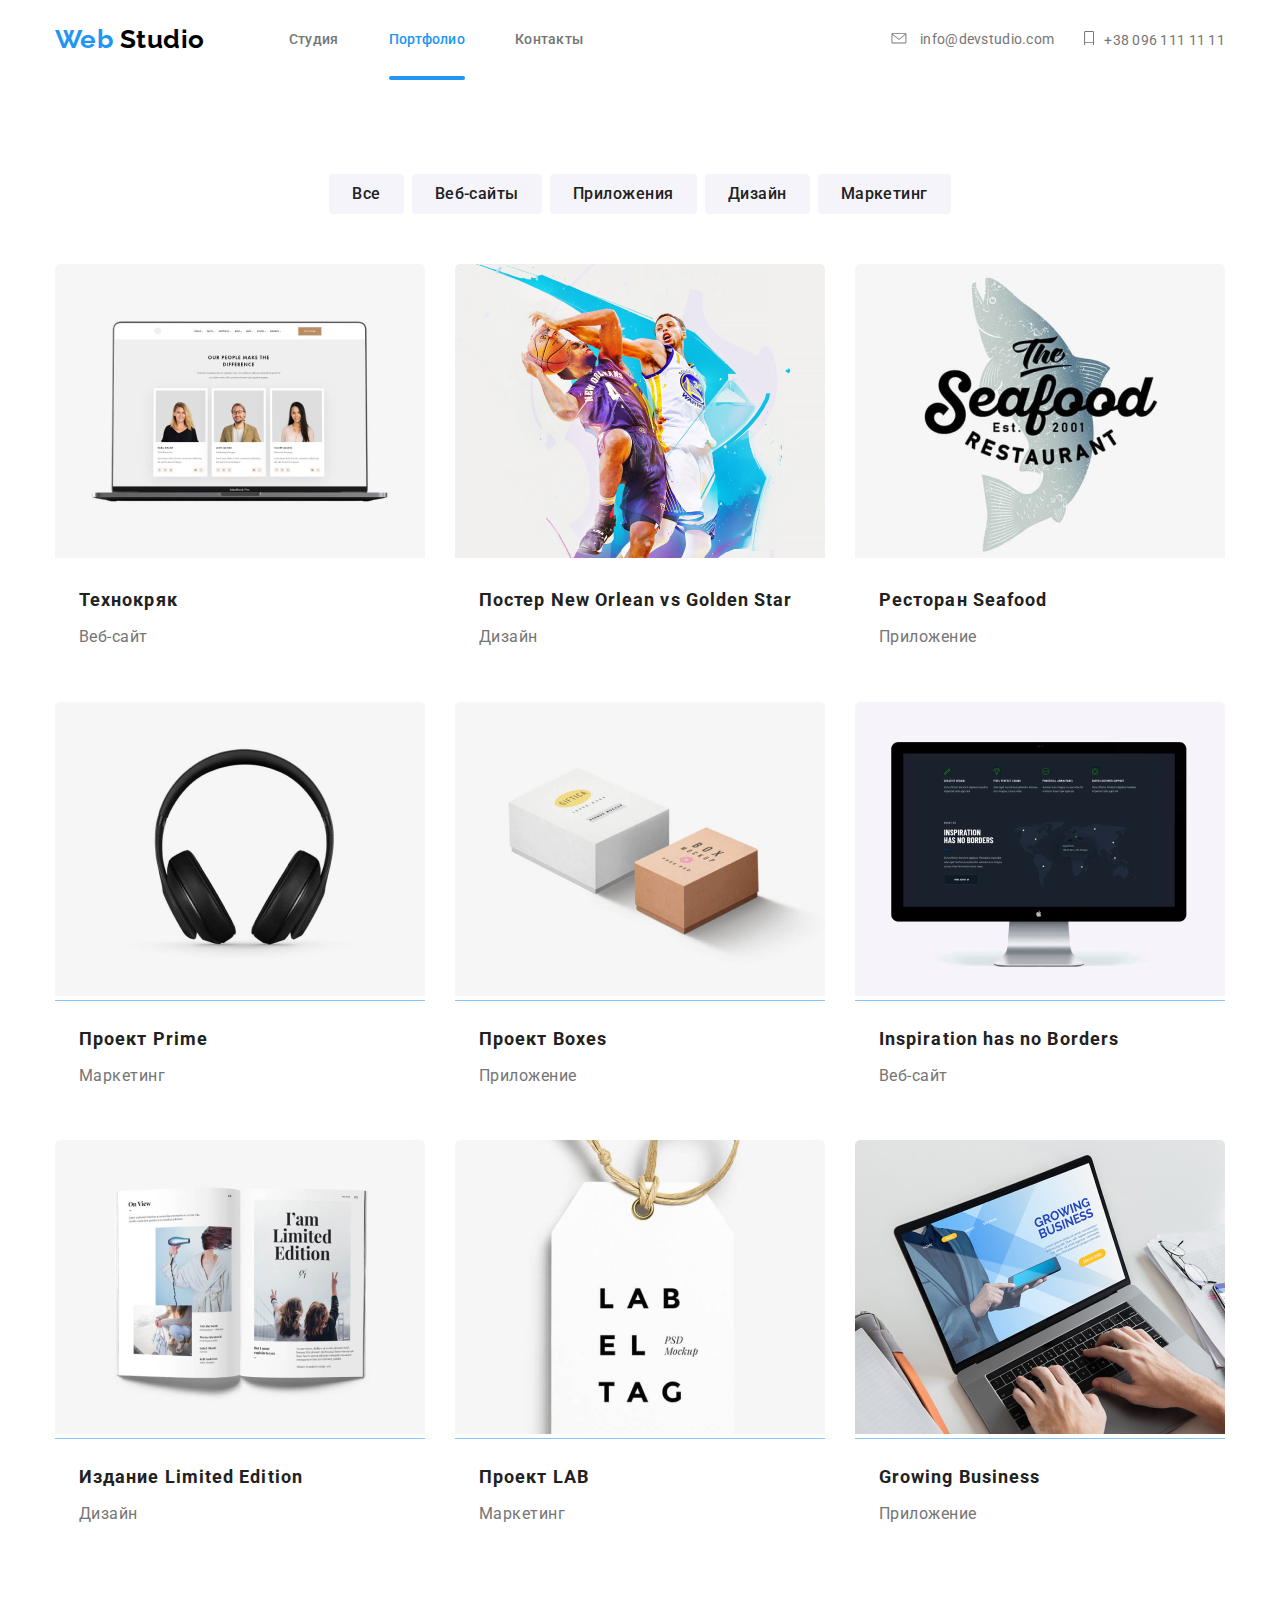
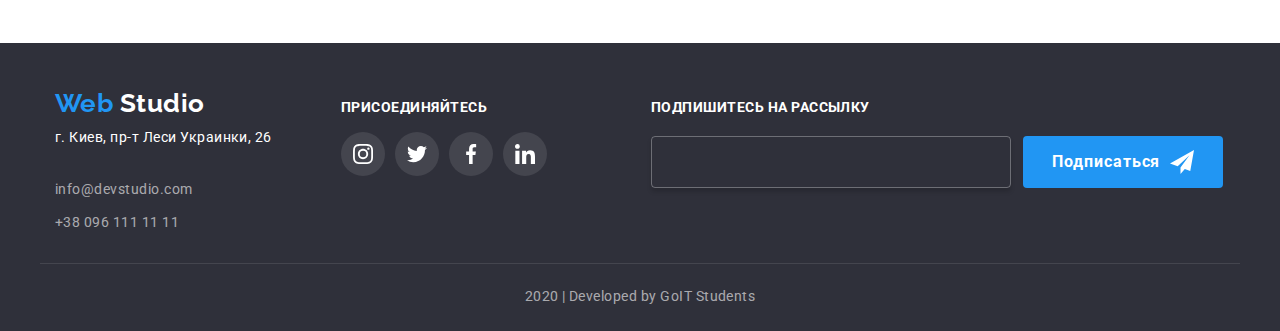
==== portfolio.html @ 57915649 "Start" ====
<!DOCTYPE html>
<html lang="en">
  <head>
    <meta charset="UTF-8" />
    <meta name="viewport" content="width=device-width, initial-scale=1.0" />
    <title>Document</title>
    <link
      href="https://fonts.googleapis.com/css2?family=Raleway:wght@700&family=Roboto:wght@400;500;700;900&display=swap"
      rel="stylesheet"
    />
    <link rel="stylesheet" href="./css/normalize.css" />
    <link rel="stylesheet" href="./css/styles.css" />
  </head>
  <body>
    <header class="page-header">
      <div class="container">
        <nav class="navigation flex-type">
          <a class="link" href="./index.html">
            <span class="logo"
              ><span class="logo-colored">Web</span> Studio</span
            ></a
          >
          <!-- логотип -->

          <ul class="site-nav flex-type">
            <li>
              <a class="link" href="./index.html"> Студия</a>
            </li>
            <li>
              <a class="link" href="./portfolio.html">
                <span class="current-page"> Портфолио </span></a
              >
            </li>
            <li><a href="" class="link">Контакты</a></li>
          </ul>
        </nav>

        <ul class="site-auth flex-type">
          <li>
            <a class="text link" href="mailto:info@devstudio.com">
              <svg class="icon-mail">
                <use href="./img/symbol-defs2.svg#icon-envelope"></use>
              </svg>
              info@devstudio.com
            </a>
          </li>
          <li>
            <a class="text link" href="tel:380961111111"
              ><svg class="icon-vector">
                <use href="./img/symbol-defs2.svg#icon-vector"></use></svg
              >+38 096 111 11 11</a
            >
          </li>
        </ul>
      </div>
    </header>
    <main>
      <!-- скрытый зоголовок  -->
      <h1 class="visibility">Портфолио</h1>
      <div class="portfolio">
        <ul class="portfolio-buttons container">
          <li><button type="button" class="portfolio-button">Все</button></li>
          <li>
            <button type="button" class="portfolio-button">Веб-сайты</button>
          </li>
          <li>
            <button type="button" class="portfolio-button">Приложения</button>
          </li>
          <li>
            <button type="button" class="portfolio-button">Дизайн</button>
          </li>
          <li>
            <button type="button" class="portfolio-button">Маркетинг</button>
          </li>
        </ul>

        <ul class="features container">
          <li class="portfolio-card">
            <a class="link" href="">
              <div class="pin">
                <img src="./img/portfolio/techno.jpg" alt="карточки людей" />
                <p class="description text">
                  Lorem ipsum dolor sit amet consectetur adipisicing elit.
                  Animi, magnam.
                </p>
              </div>
              <h2 class="subtitle">Технокряк</h2>
              <p class="text">Веб-сайт</p>
              <!-- <div class="card-overlay"> -->

              <!-- </div> -->
            </a>
          </li>

          <li class="portfolio-card">
            <a class="link" href="">
              <div class="pin">
                <img src="./img/portfolio/basketball.jpg" alt="баскетболисты" />
                <p class="description text">
                  Lorem ipsum dolor sit amet consectetur adipisicing elit.
                  Animi, magnam.
                </p>
              </div>
              <h2 class="subtitle">Постер New Orlean vs Golden Star</h2>
              <p class="text">Дизайн</p>
            </a>
          </li>

          <li class="portfolio-card">
            <a class="link" href="">
              <div class="pin">
                <img src="./img/portfolio/Seafood.jpg" alt="товарный знак" />
                <p class="description text">
                  Lorem ipsum dolor sit amet consectetur adipisicing elit.
                  Animi, magnam.
                </p>
              </div>
              <h2 class="subtitle">Ресторан Seafood</h2>
              <p class="text">Приложение</p>
            </a>
          </li>

          <li class="portfolio-card">
            <a class="link" href="">
              <div class="pin">
                <img src="./img/portfolio/headphones.jpg" alt="наушники" />
                <p class="description text">
                  Lorem ipsum dolor sit amet consectetur adipisicing elit.
                  Animi, magnam.
                </p>
              </div>
              <h2 class="subtitle">Проект Prime</h2>
              <p class="text">Маркетинг</p>
            </a>
          </li>

          <li class="portfolio-card">
            <a class="link" href="">
              <div class="pin">
                <img
                  src="./img/portfolio/paperbox.jpg"
                  alt="бумажные коробки"
                />
                <p class="description text">
                  Lorem ipsum dolor sit amet consectetur adipisicing elit.
                  Animi, magnam.
                </p>
              </div>
              <h2 class="subtitle">Проект Boxes</h2>
              <p class="text">Приложение</p>
            </a>
          </li>

          <li class="portfolio-card">
            <a class="link" href="">
              <div class="pin">
                <img src="./img/portfolio/display.jpg" alt="Монитор" />
                <p class="description text">
                  Lorem ipsum dolor sit amet consectetur adipisicing elit.
                  Animi, magnam.
                </p>
              </div>
              <h2 class="subtitle">Inspiration has no Borders</h2>
              <p class="text">Веб-сайт</p>
            </a>
          </li>

          <li class="portfolio-card">
            <a class="link" href="">
              <div class="pin">
                <img src="./img/portfolio/book.jpg" alt="Книга" />
                <p class="description text">
                  Lorem ipsum dolor sit amet consectetur adipisicing elit.
                  Animi, magnam.
                </p>
              </div>
              <h2 class="subtitle">Издание Limited Edition</h2>
              <p class="text">Дизайн</p>
            </a>
          </li>

          <li class="portfolio-card">
            <a class="link" href="">
              <div class="pin">
                <img src="./img/portfolio/lable.jpg" alt="Бирка" />
                <p class="description text">
                  Lorem ipsum dolor sit amet consectetur adipisicing elit.
                  Animi, magnam.
                </p>
              </div>
              <h2 class="subtitle">Проект LAB</h2>
              <p class="text">Маркетинг</p>
            </a>
          </li>

          <li class="portfolio-card">
            <a class="link" href="">
              <div class="pin">
                <img src="./img/portfolio/laptop.jpg" alt="Ноутбук" />
                <p class="description text">
                  Lorem ipsum dolor sit amet consectetur adipisicing elit.
                  Animi, magnam.
                </p>
              </div>
              <h2 class="subtitle">Growing Business</h2>
              <p class="text">Приложение</p>
            </a>
          </li>
        </ul>
      </div>
    </main>

    <footer class="page-footer">
      <div class="container">
        <address class="contacts">
          <span class="logo">
            <span class="logo-colored"> Web</span> Studio</span
          >
          <br />
          <span class="location text">г. Киев, пр-т Леси Украинки, 26</span>
          <br />
          <a class="link" href="mailto:info@devstudio.com"
            >info@devstudio.com</a
          >
          <br />
          <a class="link" href="tel:380961111111">+38 096 111 11 11 </a>
        </address>

        <div class="connect">
          <b class="subtitle">присоединяйтесь</b>
          <ul class="flex-type">
            <li class="shell">
              <a
                class="social-block"
                href="https://www.instagram.com/"
                aria-label="Ссылка на Instagram"
                ><svg class="social-link">
                  <use href="./img/symbol-defs2.svg#icon-instagram"></use></svg
              ></a>
            </li>
            <li class="shell">
              <a
                class="social-block"
                href="https://twitter.com/explore"
                aria-label="Ссылка на Twitter"
                ><svg class="social-link">
                  <use href="./img/symbol-defs2.svg#icon-twitter"></use></svg
              ></a>
            </li>
            <li class="shell">
              <a
                class="social-block"
                href="https://www.facebook.com/"
                aria-label="Ссылка на Facebook"
                ><svg class="social-link">
                  <use href="./img/symbol-defs2.svg#icon-facebook"></use></svg
              ></a>
            </li>
            <li class="shell">
              <a
                class="social-block"
                href="https://www.linkedin.com/feed/"
                aria-label="Ссылка на LinkedIn"
                ><svg class="social-link">
                  <use href="./img/symbol-defs2.svg#icon-linkedin"></use></svg
              ></a>
            </li>
          </ul>
        </div>

        <div class="subscribe">
          <b class="subtitle">Подпишитесь на рассылку</b>
          <div class="buttons-block">
            <div class="email-button"></div>
            <a class="footer-button link" href=""
              >Подписаться
              <svg class="icon-send">
                <use href="./img/symbol-defs2.svg#icon-send"></use></svg
            ></a>
          </div>
        </div>
      </div>

      <div class="developed">
        <p class="text">2020 | Developed by GoIT Students</p>
      </div>
    </footer>
  </body>
</html>
---- css/styles.css ----
:root {
  --primary-text-color: #757575;
  --text-title-color: #212121;
  --text-accent-color: #2196f3;
  --primary-white-color: #ffffff;
  --primary-icon-color: #afb1b8;
}

body {
  background-color: var(--primary-white-color);
  color: var(--primary-text-color);
  font-family: Roboto, sans-serif;
  letter-spacing: 0.03em;
}

/* .page-header {
  background-color: rgb(219, 22, 114);
} */

ul {
  list-style: none;
}
.visibility {
  display: none;
}
.focus {
  border: 1px solid rgb(219, 22, 114); /* Рамка при получении фокуса */
  width: 80%; /* Ширина поля */
}

.link {
  text-decoration: none;
  /* position: relative; */

  transition-property: color;
  transition-duration: 250ms;
  transition-timing-function: cubic-bezier(0.4, 0, 0.2, 1);
}

.site-nav .link {
  display: flex;
  height: 100%;
  position: relative;
  color: var(--ext-title-colotr);
  align-items: center;
  justify-content: center;
}

.site-auth .link {
  color: var(--primary-text-color);
}
.contacts {
  margin-bottom: 28px;
  margin-right: 69px;
}

.contacts .link {
  color: rgba(255, 255, 255, 0.6);
  /* background-color: #757575; временный цвет */
  font-size: 14px;
  line-height: 1.71;
  font-style: normal;
  display: inline-block;
  margin-top: 9px;
}

.developed .text {
  background-color: #2f303a;
  color: rgba(255, 255, 255, 0.6);
  font-size: 12x;
  line-height: 2;

  padding-top: 18px;
  padding-bottom: 21px;
  margin-top: 0;
  margin-bottom: 0;
}

.link:hover,
.link:focus {
  color: var(--text-accent-color);
}

/* .link:hover .icon-mail {
  fill: var(--text-accent-color);
} */

/* .mail-color {
  color: var(--text-accent-color);
} */

.logo {
  color: #000000;
  font-style: normal;
  font-weight: 700;
  font-size: 26px;
  line-height: 1.19;
  font-family: Raleway, sans-serif;

  display: inline-block;
  padding-top: 24px;
  padding-bottom: 25px;

  transition-property: color;
  transition-duration: 250ms;
  transition-timing-function: cubic-bezier(0.4, 0, 0.2, 1);

  /* border: 2px solid;
  background-color: rgb(219, 22, 114); */
}

.page-footer .logo {
  padding-top: 0;
  padding-bottom: 0;
  margin-top: 45px;
  margin-bottom: 8px;
  color: var(--primary-white-color);
}

.logo-colored {
  color: #2196f3;
}

.navigation .logo:hover,
.navigation .logo:focus {
  color: var(--text-accent-color);
}

.site-nav,
.site-auth {
  /* display: block; */
  font-style: normal;
  font-weight: 500;
  font-size: 14px;
  line-height: 1.14;
  letter-spacing: 0.02em;
  margin-bottom: 0;
  margin-top: 0;
}

.site-nav {
  padding-left: 0;
  margin-left: 84px;
}

/* .site-nav .text {
  color: var(--primary-text-color);
} */

.site-nav .flex-type {
  /* display: block; */
  align-items: center;

  /* margin-top: 0;
  margin-bottom: 0;
  padding-left: 0; */
  /* margin-left: 84px; */
}

/* .block {
  display: flex;
  height: 100%;
} */

.site-nav .link:after {
  content: "";
  position: absolute;
  bottom: 0;
  left: 0;
  height: 4px;
  width: 100%;
  border-radius: 2px;
  background-color: var(--text-accent-color);
  opacity: 0;

  transition-property: opacity;
  transition-duration: 250ms;
  transition-timing-function: cubic-bezier(0.4, 0, 0.2, 1);
}

.site-nav .link:hover:after {
  opacity: 1;
}

.site-nav.flex-type :not(:first-child) {
  padding-left: 50px;
}

.site-auth.flex-type :not(:first-child) {
  padding-left: 30px;
}

.site-auth.flex-type {
  margin-top: auto;
  margin-bottom: auto;
  padding-left: 0;
  margin-left: auto;
  align-items: center;
}
.flex-type .link {
  display: inline-flexbox;
  /* height: 50px; */
  justify-content: center;
  align-items: center;
}

.social-link {
  display: block;
  height: 20px;
  width: 20px;
  fill: var(--primary-icon-color);
}

.social-block {
  display: inline-flex;
  justify-content: center;
  align-items: center;
  height: 44px;
  width: 44px;
  border-radius: 50%;

  transition-property: background-color;
  transition-duration: 250ms;
  transition-timing-function: cubic-bezier(0.4, 0, 0.2, 1);

  /* border: solid 2px tomato; */
  /* background-color: salmon; */
}

.team-card .shell,
.connect .shell {
  display: block;
  margin-right: 10px;
}

.team-card .shell:nth-last-child(1) {
  margin-right: 0px;
}

/* .link-container:last-child {
  margin-right: 50px;
} */

/* .flex-type .social-block :last-child {
  margin-right: 0px;
} */

.social-block:hover,
.social-block:focus {
  background-color: var(--text-accent-color);
}

.social-block:hover .social-link,
.social-block:focus .social-link {
  fill: #ffffff;
}

.current-page {
  color: var(--text-accent-color);
}

.current-page:after {
  content: "";
  position: absolute;
  bottom: 0;
  left: 0;
  height: 4px;
  width: 100%;
  border-radius: 2px;
  background-color: var(--text-accent-color);
  opacity: 1;
}

.studio-color {
  color: var(--text-accent-color);
}

.hero-title {
  color: var(--primary-white-color);
  /* background-color: #757575; временный цвет */
  font-style: normal;
  font-weight: 900;
  font-size: 44px;
  line-height: 1.36;
  text-transform: uppercase;
  letter-spacing: 0.06em;

  /* border: 2px solid tomato; */
  padding-top: 200px;
  margin-top: 0;
  margin-bottom: 30px;
}

.title {
  color: var(--text-title-color);
  font-style: normal;
  font-weight: 700;
  font-size: 36px;
  line-height: 1.17;
  text-align: center;
}

.hero-button,
.footer-button {
  color: #ffffff;
  background-color: var(--text-accent-color);
  font-style: normal;
  font-weight: 700;
  font-size: 16px;
  line-height: 1.87;
  letter-spacing: 0.06em;

  display: inline-block;
  vertical-align: middle;
  /* border: 2px solid tomato; */
  padding: 10px 32px;
  border-radius: 4px;
  margin-top: 0;
  margin-bottom: 200px;
}

.footer-button {
  display: inline-flex;

  margin-top: 20px;
  margin-bottom: 0;
  margin-left: 12px;
  align-items: center;
  padding: 10px 29px;
}

.hero-button:hover,
.hero-button:focus,
.footer-button:hover,
.footer-button:focus {
  color: var(--text-title-color);
}

.footer-button:hover .icon-send {
  fill: var(--text-title-color);
}
.subtitle {
  color: var(--text-title-color);
  font-style: normal;
  font-weight: 700;
  font-size: 14px;
  line-height: 1.14;
  text-transform: uppercase;
}

.text {
  font-style: normal;
  font-weight: 400;
  font-size: 14px;
  line-height: 1.71;
}

.site-auth .text {
  line-height: 1.14;
}
.connect {
  /* display: flex; */
  margin-right: 94px;
  /* border: solid; */
}

.subscribe {
  display: flex;
  flex-wrap: wrap;
  min-width: 500px;
  /* border: solid blanchedalmond; */
}

.email-button {
  display: inline-flex;
  align-items: center;
  justify-content: center;
  min-width: 358px;
  height: 50px;
  /* border: solid; */
  margin-top: 20px;
  margin-bottom: 0;
  border: 1px solid rgba(255, 255, 255, 0.3);
  box-shadow: 0px 4px 4px rgba(0, 0, 0, 0.15);
  border-radius: 4px;
  padding: 0;
}

.buttons-block {
  display: flex;
  /* border: solid red; */
}

.connect .flex-type {
  margin-top: 20;
  margin-bottom: 0;
  padding-left: 0;
}

.connect .subtitle,
.subscribe .subtitle {
  /* background-color: #757575; временный цвет */
  color: var(--primary-white-color);
  display: block;
  /* min-width: 400px; */
  /* flex-wrap: nowrap; */
  padding: 0;
  /* margin-bottom: 20px; */
  margin-top: 0;
  /* border: solid 1px tomato; */
}

.icon-send {
  height: 24px;
  width: 24px;
  margin-left: 10px;
  fill: var(--primary-white-color);

  transition-property: fill;
  transition-duration: 250ms;
  transition-timing-function: cubic-bezier(0.4, 0, 0.2, 1);
}
/* hero-butt .button-link .connect .flex-type {
  padding: 0;
  justify-content: flex-start;
  background-color: violet;
} */

.connect .social-block {
  background-color: rgba(255, 255, 255, 0.1);
}

.connect .social-link {
  fill: var(--primary-white-color);
}

.connect .social-block:hover,
.connect .social-block:focus {
  background-color: var(--text-accent-color);
}

.duties-card .subtitle {
  display: flex;
  height: 70px;
  width: inherit;
  background-color: rgba(47, 48, 58, 0.8);
  color: var(--primary-white-color);
  align-items: center;
  justify-content: center;
  margin: 0;

  position: absolute;
  bottom: 0;
}

.duties .title,
.clients .title {
  /* border: 2px solid tomato; */
  margin-top: 0;
  margin-bottom: 50px;
}

.team .title {
  display: inline-block;
  margin-top: 94px;
}

.duties-card {
  display: flex;
  height: 294px;
  width: 370px;

  position: relative;

  /* align-content: center; */
  /* justify-content: center; */
  /* align-items: flex-end; */
  /* text-align: center; */
}

.duties-card.desktop {
  background-image: url(../img/laptop.jpg);
}

.duties-card.mobile {
  background-image: url(../img/phone.jpg);
}

.duties-card.design {
  background-image: url(../img/display.jpg);
}

.duties-card:not(:first-child),
.clients-card:not(:first-child) {
  margin-left: 30px;
}

.clients-card {
  display: flex;
  align-items: center;
  justify-content: center;
  width: 170px;
  height: 90px;
  border: 1px solid var(--primary-icon-color);
  border-radius: 4px;

  transition-property: border;
  transition-duration: 250ms;
  transition-timing-function: cubic-bezier(0.4, 0, 0.2, 1);
}

.clients-card:hover {
  border: 1px solid var(--text-accent-color);
}

.clients-card:hover .logo-1,
.clients-card:hover .logo-2,
.clients-card:hover .logo-3,
.clients-card:hover .logo-4,
.clients-card:hover .logo-5,
.clients-card:hover .logo-6 {
  fill: var(--text-accent-color);
}

.center-block {
  /* display: block; */
  margin-left: auto;
  margin-right: auto;
  /* background-color: tomato; */
}
/* .test {
  width: 1200px;
  display: flex;
  border: 2px solid blue;
} */
.team-subtitle {
  color: var(--text-title-color);
  font-style: normal;
  font-weight: 500;
  font-size: 16px;
  line-height: 1.19;

  display: inline-block;
  margin-top: 30px;
  margin-bottom: 10px;
}

.team .text {
  font-size: 16px;
  line-height: 1.19;
  margin-top: 0;
  margin-bottom: 16px;
}

.contacts .logo {
  font-size: 26px;
  line-height: 1.18;
}

.contacts .logo-colored {
  font-size: 26px;
  line-height: 1.18;
}

.location {
  display: block;
}

.location.text {
  width: max-content;
  color: var(--primary-white-color);
  /* background-color: #757575; */
}

.container {
  /* border: 5px solid tomato; */
  display: flex;
  width: 1170px;
  padding-left: 15px;
  padding-right: 15px;
  background-color: #ffffff;
  margin-left: auto;
  margin-right: auto;
  margin-top: 0;
  margin-bottom: 0;
  /* background-color: tomato; */
}

.flex-type,
.link-container {
  display: flex;
  /* border: solid; */
}

.team-card .flex-type {
  padding: 0;
  justify-content: center;
  align-items: center;
  /* background-color: rgb(219, 22, 114); */
}

.team-card {
  background-color: #ffffff;
  box-shadow: 0px 2px 1px rgba(0, 0, 0, 0.2), 0px 1px 1px rgba(0, 0, 0, 0.14),
    0px 1px 3px rgba(0, 0, 0, 0.12);
  border-radius: 0px 0px 4px 4px;
}

.icon-mail {
  width: 16px;
  height: 11.2px;
  margin-right: 10px;
  fill: currentColor;
}

.icon-vector {
  width: 10px;
  height: 14.92px;
  margin-right: 10px;
  fill: currentColor;
}

.icon-advantage {
  display: block;
  height: 70px;
  width: 70px;
  padding-bottom: 25px;
  padding-top: 25px;
  /* background-color: #f5f4fa; */
  border-radius: 4px;
}

.advantage .container {
  margin-top: 0;
  margin-bottom: 0;
  /* justify-content: space-between; */
}

.container .advantage-card {
  /* background-color: tomato; */
  width: calc((100% -120px) / 4);
  text-align: left;
}

.advantage-card:not(:first-child),
.team-card:not(:first-child) {
  margin-left: 30px;
}

.team-card .flex-type {
  padding: 0;
  justify-content: center;
  margin-bottom: 24px;
}

.advantage-card .icon-background {
  display: flex;
  background-color: #f5f4fa;
  justify-content: center;
}

.hero-container {
  max-width: 1600px;
  display: block;
  text-align: center;
  background-color: #757575; /*временный цвет*/
  /* border: 2px solid green; */
  margin-left: auto;
  margin-right: auto;
  background-image: linear-gradient(
      to right,
      rgba(47, 48, 58, 0.8),
      rgba(47, 48, 58, 0.8)
    ),
    url(../img/Header.jpg);
}

.duties,
.advantage,
.clients,
.portfolio {
  display: block;
  text-align: center;
  /* border: 2px solid green; */
  margin-top: 94px;
  /* background-color: rgb(219, 22, 114); */
}

.clients .logo-1 {
  height: 49.23px;
  width: 44.27px;
  fill: var(--primary-icon-color);

  transition-property: fill;
  transition-duration: 250ms;
  transition-timing-function: cubic-bezier(0.4, 0, 0.2, 1);
}

.clients .logo-2 {
  height: 52px;
  width: 40px;
  fill: var(--primary-icon-color);

  transition-property: fill;
  transition-duration: 250ms;
  transition-timing-function: cubic-bezier(0.4, 0, 0.2, 1);
}

.clients .logo-3 {
  height: 42.6px;
  width: 41px;
  fill: var(--primary-icon-color);

  transition-property: fill;
  transition-duration: 250ms;
  transition-timing-function: cubic-bezier(0.4, 0, 0.2, 1);
}

.clients .logo-4 {
  height: 42.02px;
  width: 79.66 / px;
  fill: var(--primary-icon-color);

  transition-property: fill;
  transition-duration: 250ms;
  transition-timing-function: cubic-bezier(0.4, 0, 0.2, 1);
}

.clients .logo-5 {
  height: 47px;
  width: 59px;
  fill: var(--primary-icon-color);

  transition-property: fill;
  transition-duration: 250ms;
  transition-timing-function: cubic-bezier(0.4, 0, 0.2, 1);
}

.clients .logo-6 {
  height: 45.44px;
  width: 88.48px;
  fill: var(--primary-icon-color);

  transition-property: fill;
  transition-duration: 250ms;
  transition-timing-function: cubic-bezier(0.4, 0, 0.2, 1);
}

.team {
  /* border: 2px solid green; */
  /* max-width: 1600px; */
  display: block;
  text-align: center;

  background-color: #f5f4fa;

  margin-top: 94px;
  /* margin-left: auto;
  margin-right: auto; */
}
.page-footer {
  display: block;
  /* width: 1600px; */
  text-align: center;
  /* border: 2px solid green; */
  margin-top: 94px;
  /* margin-right: auto;
  margin-left: auto; */
  background-color: #2f303a;
}

.team .container {
  padding-bottom: 94px;
  padding-left: 0;
  padding-right: 0;
  background-color: #f5f4fa;
  /* border: 2px solid green; */
}

.page-footer .container {
  text-align: left;
  align-items: baseline;
  background-color: #2f303a;
  border-bottom: 1px solid rgba(255, 255, 255, 0.1);
}

/* .page-footer .contacts {
  display: flex;
  flex-direction: column;
  justify-content: stretch;
} */

/* -----------------PORTFOLIO------------------ */
.portfolio-buttons.text {
  color: var(--text-title-color);
  background-color: #f5f4fa;
  font-weight: 500;
  font-size: 16px;
  line-height: 1.62;

  transition-property: color;
  transition-duration: 250ms;
  transition-timing-function: cubic-bezier(0.4, 0, 0.2, 1);
}

.portfolio-buttons {
  justify-content: center;
  margin-bottom: 50px;
}
.portfolio-buttons :not(:first-child) {
  margin-left: 8px;
}

.portfolio-button {
  background-color: #f5f4fa;
  color: var(--text-title-color);
  font-family: Roboto;
  font-style: normal;
  font-weight: 500;
  font-size: 16px;
  line-height: 1.62;
  letter-spacing: 0.03em;

  padding: 6px 22px;
  border-radius: 4px;
  border: 1px solid transparent;

  transition-property: background-color;
  transition-duration: 250ms;
  transition-timing-function: cubic-bezier(0.4, 0, 0.2, 1);
}

.portfolio-button:hover,
.portfolio-button:focus {
  color: var(--primary-white-color);
  background-color: var(--text-accent-color);
}

.features .subtitle {
  font-size: 18px;
  line-height: 2;
  letter-spacing: 0.06em;
  text-transform: none;
}

.features .text {
  color: var(--primary-text-color);
  font-size: 16px;
  line-height: 1.87;
}

.description.text {
  color: var(--primary-white-color); /*временный цвет*/
  background-color: #757575;
  font-size: 18px;
  line-height: 1.56;
}

.portfolio-card {
  display: block;
  width: calc((100% - 60px) / 3);
  margin-left: 30px;
  margin-bottom: 30px;
  /* outline: solid; */
  /* border: solid; */
  /* overflow: hidden; */
  /* box-shadow: 0px 4px 4px rgba(0, 0, 0, 0.25); */

  transition-property: box-shadow;
  transition-duration: 250ms;
  transition-timing-function: cubic-bezier(0.4, 0, 0.2, 1);
}

.portfolio-card:nth-child(3n + 1) {
  margin-left: 0;
}

.portfolio-card:nth-last-child(-n + 3) {
  margin-bottom: 0;
}

.portfolio .features.container {
  /* background-color: tomato; */
  text-align: left;
  flex-wrap: wrap;
  justify-content: flex-start;
}

.portfolio-card .subtitle {
  display: block;
  margin-top: 20px;
  margin-bottom: 4px;
  padding-left: 24px;
}
.portfolio-card .text {
  display: block;
  margin-top: 0;
  margin-bottom: 20px;
  padding-left: 24px;
}
.portfolio-card .description {
  display: flex;
  text-align: center;
  position: absolute;
  color: var(--primary-white-color);
  bottom: 0;
  left: 0;
  height: 100%;
  align-items: center;
  /* justify-content: center; */
  padding: 5px;
  margin-top: 0;
  margin-bottom: 0;
  background-color: rgba(33, 150, 243, 0.9);
  transform: translateY(100%);
  transition: transform 250ms cubic-bezier(0.4, 0, 0.2, 1);
}

.portfolio-card:hover,
.portfolio-card:focus-within {
  box-shadow: 0px 4px 4px rgba(0, 0, 0, 0.25);
}

.portfolio-card :focus-within {
  outline: none;
}

.portfolio-card:hover .description,
.portfolio-card:focus-within .description {
  transform: translateY(0%);
}

/* .pin::before {
  display: block;
  content: "";
  position: absolute;
  top: 0;
  left: 0;
  width: 100%;
  height: 294px;
  background-color: rgba(33, 150, 243, 0.1);
  transform: translateY(100%);
  transition: transform 250ms cubic-bezier(0.4, 0, 0.2, 1);
} */

/* .portfolio-card:hover .pin::before {
  transform: translateY(0);
} */

.pin {
  position: relative;
  overflow: hidden;
}

/* -----------------FORMS------------------ */
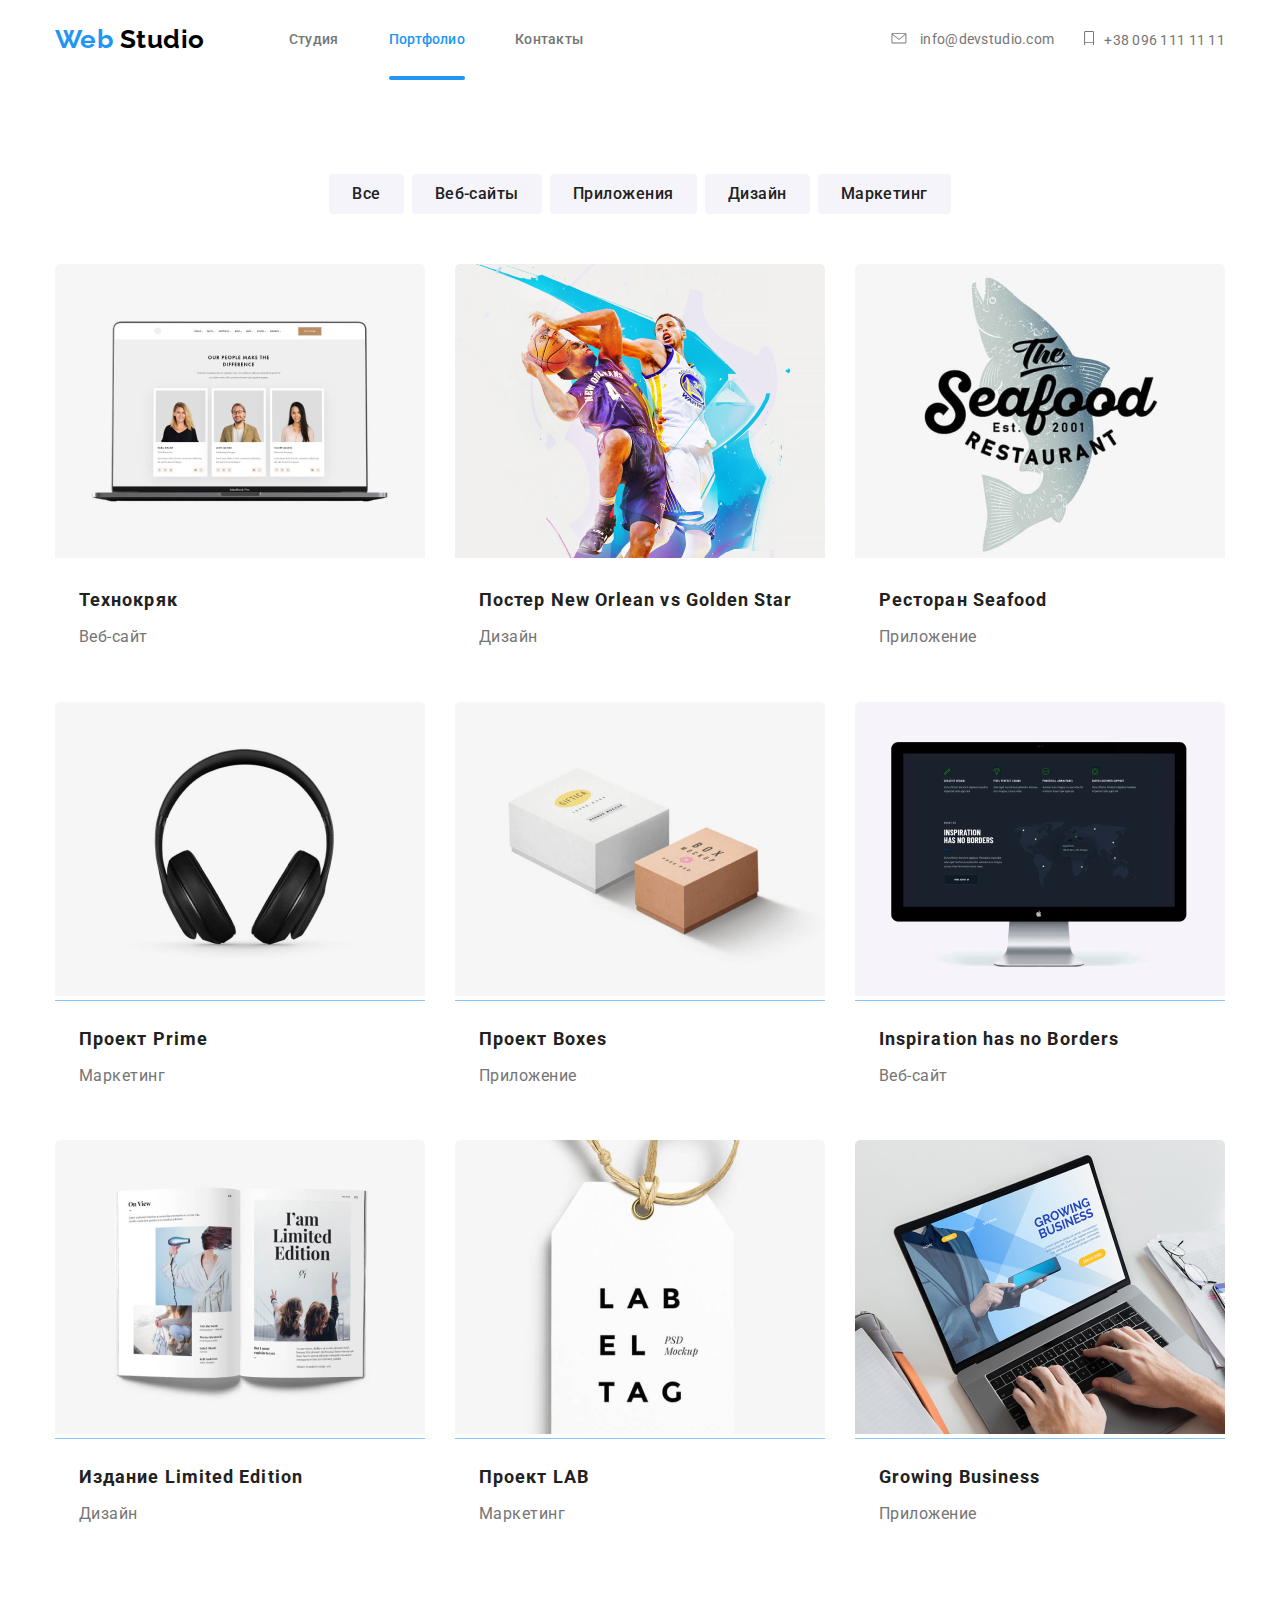
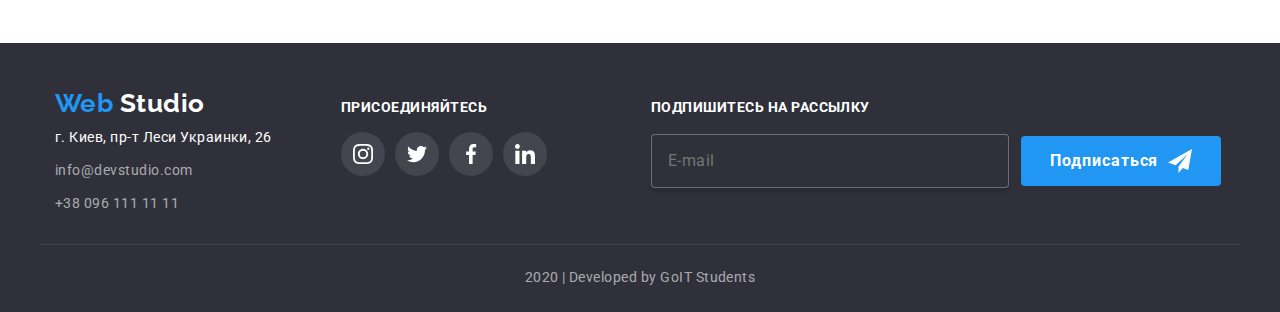
==== commit 8b2a7487: "debag checking" ====
--- a/portfolio.html
+++ b/portfolio.html
@@ -56,7 +56,7 @@
     </header>
     <main>
       <!-- скрытый зоголовок  -->
-      <h1 class="visibility">Портфолио</h1>
+      <h1 class="is-hidden">Портфолио</h1>
       <div class="portfolio">
         <ul class="portfolio-buttons container">
           <li><button type="button" class="portfolio-button">Все</button></li>
@@ -216,14 +216,15 @@
           <span class="logo">
             <span class="logo-colored"> Web</span> Studio</span
           >
-          <br />
-          <span class="location text">г. Киев, пр-т Леси Украинки, 26</span>
-          <br />
-          <a class="link" href="mailto:info@devstudio.com"
-            >info@devstudio.com</a
-          >
-          <br />
-          <a class="link" href="tel:380961111111">+38 096 111 11 11 </a>
+          <div class="location">
+            <span class="location text">г. Киев, пр-т Леси Украинки, 26 </span>
+
+            <a class="link" href="mailto:info@devstudio.com"
+              >info@devstudio.com</a
+            >
+
+            <a class="link" href="tel:380961111111">+38 096 111 11 11 </a>
+          </div>
         </address>
 
         <div class="connect">
@@ -271,7 +272,16 @@
         <div class="subscribe">
           <b class="subtitle">Подпишитесь на рассылку</b>
           <div class="buttons-block">
-            <div class="email-button"></div>
+            <div class="email-button">
+              <input
+                type="imail"
+                name="mail"
+                id="mail"
+                placeholder="E-mail"
+                class="form-input"
+              />
+              <label for="mail" class="form-lable"></label>
+            </div>
             <a class="footer-button link" href=""
               >Подписаться
               <svg class="icon-send">
--- a/css/styles.css
+++ b/css/styles.css
@@ -4,6 +4,7 @@
   --text-accent-color: #2196f3;
   --primary-white-color: #ffffff;
   --primary-icon-color: #afb1b8;
+  --background-footer: #2f303a;
 }
 
 body {
@@ -20,8 +21,18 @@
 ul {
   list-style: none;
 }
-.visibility {
-  display: none;
+.is-hidden {
+  position: absolute;
+  width: 1px;
+  height: 1px;
+  margin: -1px;
+  border: 0;
+  padding: 0;
+  clip: rect(0 0 0 0);
+  overflow: hidden;
+
+  /* opacity: 0;
+  pointer-events: none; */
 }
 .focus {
   border: 1px solid rgb(219, 22, 114); /* Рамка при получении фокуса */
@@ -80,14 +91,6 @@
 .link:focus {
   color: var(--text-accent-color);
 }
-
-/* .link:hover .icon-mail {
-  fill: var(--text-accent-color);
-} */
-
-/* .mail-color {
-  color: var(--text-accent-color);
-} */
 
 .logo {
   color: #000000;
@@ -298,10 +301,12 @@
   font-size: 36px;
   line-height: 1.17;
   text-align: center;
+  letter-spacing: 0.03em;
 }
 
 .hero-button,
-.footer-button {
+.footer-button,
+.accept-button {
   color: #ffffff;
   background-color: var(--text-accent-color);
   font-style: normal;
@@ -309,6 +314,7 @@
   font-size: 16px;
   line-height: 1.87;
   letter-spacing: 0.06em;
+  border: none;
 
   display: inline-block;
   vertical-align: middle;
@@ -334,6 +340,7 @@
 .footer-button:hover,
 .footer-button:focus {
   color: var(--text-title-color);
+  outline: none;
 }
 
 .footer-button:hover .icon-send {
@@ -380,10 +387,27 @@
   /* border: solid; */
   margin-top: 20px;
   margin-bottom: 0;
+
+  border-radius: 4px;
+  padding: 0;
+}
+
+.email-button .form-input {
+  width: 100%;
+  height: 100%;
+  padding-left: 16px;
   border: 1px solid rgba(255, 255, 255, 0.3);
   box-shadow: 0px 4px 4px rgba(0, 0, 0, 0.15);
-  border-radius: 4px;
-  padding: 0;
+  background-color: var(--background-footer);
+  font-size: 16px;
+  line-height: 1.25px;
+  letter-spacing: 0.03em;
+  color: var(--primary-white-color);
+}
+
+.email-button .form-input:focus {
+  outline: none;
+  border: 2px solid rgba(255, 255, 255, 0.3);
 }
 
 .buttons-block {
@@ -780,7 +804,7 @@
 .page-footer .container {
   text-align: left;
   align-items: baseline;
-  background-color: #2f303a;
+  background-color: var(--background-footer);
   border-bottom: 1px solid rgba(255, 255, 255, 0.1);
 }
 
@@ -953,3 +977,249 @@
 }
 
 /* -----------------FORMS------------------ */
+.backdrop {
+  position: fixed;
+  top: 0;
+  left: 0;
+  width: 100%;
+  height: 100%;
+  background-color: rgba(0, 0, 0, 0.5);
+  visibility: visible;
+  opacity: 1;
+
+  transition: opacity 1000ms cubic-bezier(0.4, 0, 0.2, 1);
+  /* z-index: 1; */
+}
+
+.backdrop.is-hidden {
+  opacity: 0;
+  scale: 0;
+  pointer-events: none;
+}
+
+.backdrop.is-hidden .modal {
+  transform: translate(-50%) scale(0);
+}
+
+.modal {
+  position: absolute;
+  left: 50%;
+  transform: translate(-50%) scale(1);
+  transition: transform 250ms cubic-bezier(0.4, 0, 0.2, 1);
+  /* display: flex; */
+  /* flex-direction: column;
+  align-items: flex-start; */
+
+  width: 448px;
+  height: 501px;
+  /* outline: 1px solid tomato; */
+  /* margin-left: auto;
+  margin-right: auto; */
+
+  padding: 40px;
+  background-color: #ffffff;
+  /* justify-content: flex-start; */
+}
+.modal .title {
+  font-size: 20px;
+  line-height: 1.15;
+  margin-right: auto;
+  margin-left: auto;
+  margin-top: 0;
+  margin-bottom: 30px;
+}
+
+.form-field {
+  position: relative;
+  display: flex;
+  flex-direction: column;
+  /* align-items: flex-start; */
+  /* justify-content: flex-start; */
+  /* outline: solid #e61b70d5; */
+
+  /* background-color: rgb(219, 22, 114); */
+}
+
+.form-field:not(:last-child) {
+  margin-bottom: 28px;
+}
+
+.form-field:nth-last-child(1) {
+  margin-bottom: 25px;
+}
+
+.form-field input {
+  height: 36px;
+}
+
+.form-lable {
+  position: absolute;
+  top: 50%;
+  left: 42px;
+  transform: translateY(-50%);
+  color: var(--primary-text-color);
+  font-size: 14px;
+  line-height: 1.14px;
+  letter-spacing: 0.01em;
+  transition: transform 250ms linear;
+}
+
+.form-input {
+  padding-left: 42px;
+  border: 1px solid rgba(33, 33, 33, 0.2);
+  border-radius: 4px;
+  /* border: none; */
+}
+
+.form-input:focus + .form-lable,
+.form-input:not(:placeholder-shown) + .form-lable {
+  color: var(--text-accent-color);
+  transform: translate(-23px, -34px);
+
+  /* transform: translate3d(-34px, -34px); */
+}
+
+.form-input:focus ~ .icon-formbox {
+  fill: var(--text-accent-color);
+}
+
+.icon-formbox {
+  position: absolute;
+  top: 50%;
+  left: 19px;
+  transform: translateY(-50%);
+  width: 18px;
+  height: 18px;
+  fill: var(--text-title-color);
+
+  /* border: solid; */
+}
+
+/* .icon-person {
+  width: 12px;
+  height: 12px;
+} */
+
+.comment-lable {
+  position: absolute;
+  top: 20px;
+  left: 16px;
+  /* transform: translateY(100%); */
+  color: var(--primary-text-color);
+  font-size: 14px;
+  line-height: 1.14px;
+  letter-spacing: 0.01em;
+  transition: transform 250ms linear;
+}
+
+.input-comments {
+  position: relative;
+  height: 116px;
+  resize: none;
+  border: 1px solid rgba(33, 33, 33, 0.2);
+  border-radius: 4px;
+}
+
+.input-comments:focus + .comment-lable,
+.input-comments:not(:placeholder-shown) + .comment-lable {
+  color: var(--text-accent-color);
+  transform: translateY(-34px);
+
+  /* transform: translate3d(-34px, -34px); */
+}
+
+.form-field :focus {
+  border: transparent;
+  outline: transparent;
+  border: solid 1px var(--text-accent-color);
+  border-radius: 4px;
+}
+
+.contract-conditions {
+  /* display: block; */
+  /* border: solid; */
+  color: var(--text-accent-color);
+  /* font-size: 20px; */
+  margin-left: 5px;
+}
+
+.close-button {
+  display: flex;
+  align-items: center;
+  justify-content: center;
+  height: 30px;
+  width: 30px;
+  border-radius: 50%;
+  background-color: #ffffff;
+
+  border: 1px solid rgba(0, 0, 0, 0.1);
+  /* border: 1px solid rgba(33, 33, 33, 0.2); */
+  position: absolute;
+  top: 0;
+  right: 0;
+  transform: translate(-8px, 8px);
+}
+
+.close-button:hover,
+.close-button:focus {
+  fill: var(--text-accent-color);
+}
+
+.icon-close {
+  height: 18px;
+  width: 18px;
+}
+
+.form-conditions .checkbox {
+  appearance: none;
+  -webkit-appearance: none;
+  -moz-appearance: none;
+}
+
+.form-conditions {
+  /* border: solid tomato; */
+  margin-bottom: 30px;
+}
+
+.policy-lable {
+  display: flex;
+  align-items: center;
+  /* padding-left: 36px; */
+  /* border: 2px solid tomato; */
+  font-size: 14px;
+  line-height: 1.71;
+  letter-spacing: 0.03em;
+}
+
+.icon-checked {
+  display: flex;
+  width: 16px;
+  height: 15px;
+  border: 2px solid var(--text-title-color);
+  margin-right: 8.5px;
+  margin-left: 12px;
+}
+
+.checkbox:checked + .icon-checked {
+  border: 2px solid var(--text-accent-color);
+  background-color: var(--text-accent-color);
+  background-image: url("../img/icon_check.svg");
+  background-size: contain;
+  background-origin: border-box;
+}
+
+.form-button .accept-button {
+  padding: 10px 55px;
+}
+
+.form-button {
+  display: flex;
+  /* align-items: center; */
+  justify-content: center;
+}
+
+.accept-button:hover,
+.accept-button:focus {
+  color: var(--text-title-color);
+  outline: none;
+}
